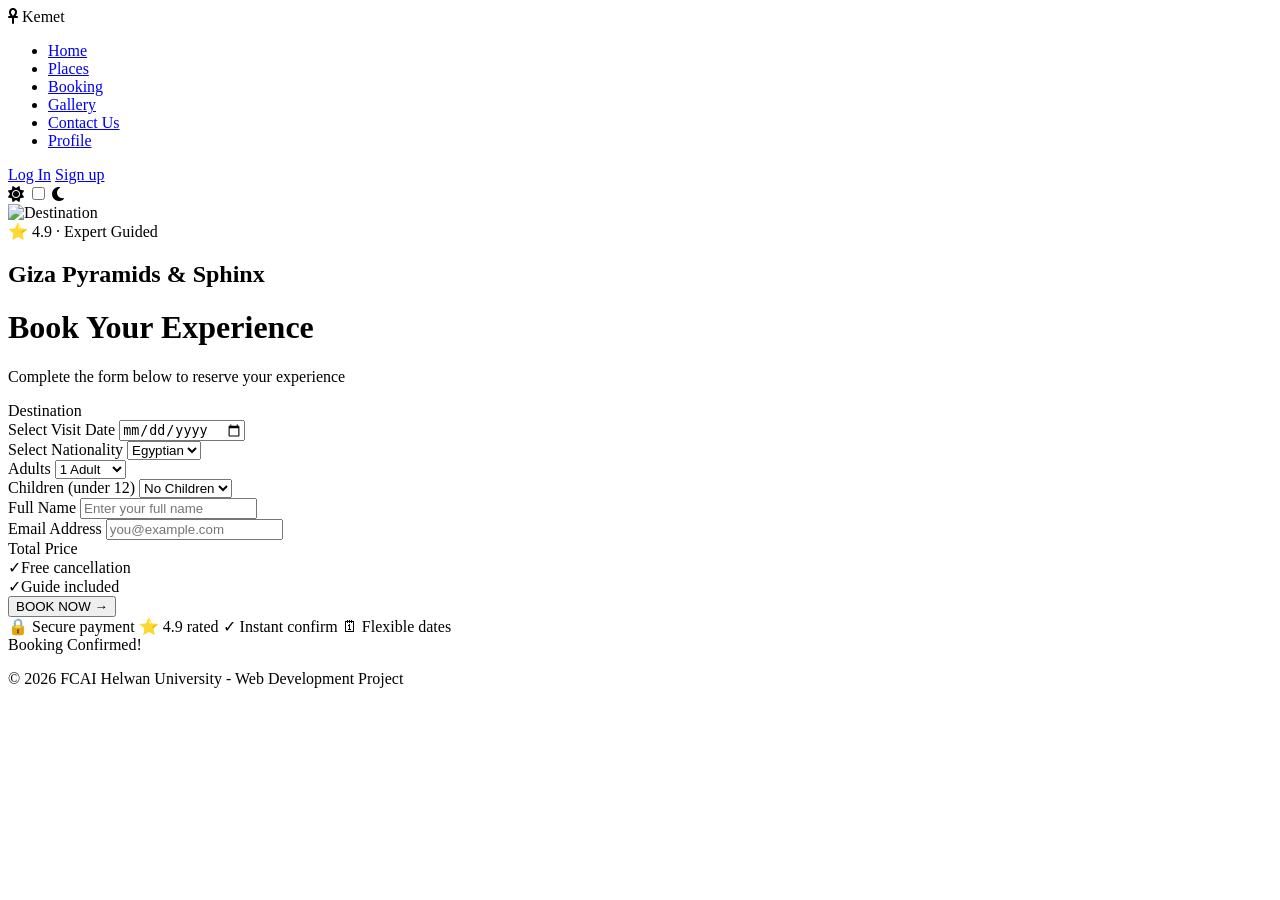
==== booking.html @ e09d6776 "Add files via upload" ====
<!DOCTYPE html>
<html lang="en">
<head>
<meta charset="UTF-8">
<meta name="viewport" content="width=device-width, initial-scale=1.0">
<title>KEMET – Book Your Experience</title>
<link href="https://fonts.googleapis.com/css2?family=Cinzel:wght@400;600;700&family=Jost:wght@300;400;500&display=swap" rel="stylesheet">
<link rel="stylesheet" href="./css/styleeee.css">
  <link rel="stylesheet" href="https://cdnjs.cloudflare.com/ajax/libs/font-awesome/6.5.0/css/all.min.css"/>
  <link rel="stylesheet" href="./css/profile.css" />
</head>
<body>

<header>
    <nav class="container profile-nav-inner">
      <div class="profile-nav-brand">
        <i class="fa-solid fa-ankh"></i>
        <span>Kemet</span>
      </div>

      <ul class="profile-nav-links">
        <li><a href="index.html">Home</a></li>
        <li><a href="places.html">Places</a></li>
        <li><a href="booking.html" class="active">Booking</a></li>
        <li><a href="gallery.html">Gallery</a></li>
        <li><a href="contact.html">Contact Us</a></li>
        <li><a href="profile.html" >Profile</a></li>
      </ul>

      <div class="profile-theme-toggle-wrap">
        <div class="signin">
      <a href="./logIn.html">Log In</a>
      <a href="./sign-up.html">Sign up</a>

    </div>
        <i class="fa-solid fa-sun"></i>
        <label class="profile-toggle-switch">
          <input type="checkbox" id="profile-theme-toggle" aria-label="Toggle dark mode" />
          <span class="profile-slider"></span>
        </label>
        <i class="fa-solid fa-moon"></i>
        
      </div>
    </nav>
  </header>

<div class="page">

  <div class="panel-left">
    <img class="destination-image" id="destImg" src="" alt="Destination">
    <div class="left-overlay"></div>
    <div class="rating-badge">⭐ 4.9 · Expert Guided</div>
    <div class="left-caption">
      <h2 id="captionTitle">Giza Pyramids &amp; Sphinx</h2>
    </div>
  </div>

  <div class="panel-right">
    <div class="form-header">
      <h1>Book Your Experience</h1>
      <p>Complete the form below to reserve your experience</p>
    </div>

    <div class="field">
      <label>Destination</label>
      <div class="dest-tabs" id="destTabs"></div>
    </div>

    <div class="field-row">
      <div class="field">
        <label>Select Visit Date</label>
        <input type="date" id="Date">
      </div>
      <div class="field">
        <label>Select Nationality</label>
          <select id="nationality" onchange="updatePage()">
            <option value="egyptian">Egyptian</option>
            <option value="arab">Arab</option>
            <option value="foreign">Foreign</option>
          </select>
      </div>
    </div>

    <div class="field-row">
      <div class="field">
        <label>Adults</label>
          <select id="adults" onchange="updatePage()">
            <option value="1">1 Adult</option>
            <option value="2">2 Adults</option>
            <option value="3">3 Adults</option>
            <option value="4">4 Adults</option>
            <option value="5">5 Adults</option>
            <option value="6">6 Adults</option>
            <option value="7">7 Adults</option>
            <option value="8">8 Adults</option>
          </select>
      </div>
      <div class="field">
        <label>Children (under 12)</label>
          <select id="children" onchange="updatePage()">
            <option value="0">No Children</option>
            <option value="1">1 Child</option>
            <option value="2">2 Children</option>
            <option value="3">3 Children</option>
            <option value="4">4 Children</option>
            <option value="5">5 Children</option>
          </select>
      </div>
    </div>

    <div class="field">
      <label>Full Name</label>
      <input type="text" id="fullName" placeholder="Enter your full name">
    </div>
    <div class="field">
      <label>Email Address</label>
      <input type="email" id="email" placeholder="you@example.com">
    </div>

    <div class="price-box">
      <div class="price-left">
        <div class="price-label">Total Price</div>
        <div class="price-value" id="totalPrice"></div>
        <div class="prinfo" id="prinfo"></div>
      </div>
      <div class="price-right">
        <div>✓Free cancellation</div>
        <div>✓Guide included</div>
      </div>
    </div>

    <button class="btn-book" onclick="handleBook()">BOOK NOW →</button>

    <div class="trust-bar">
      <span>🔒 Secure payment</span>
      <span>⭐ 4.9 rated</span>
      <span>✓ Instant confirm</span>
      <span>🗓 Flexible dates</span>
    </div>
  </div>
</div>

<div class="bookedM" id="bookedM">Booking Confirmed!</div>
<footer>
        <div class="footer-contentt">
            <p>&copy; 2026 FCAI Helwan University - Web Development Project</p>
        </div>
    </footer>
</body>
<script src="./js/script.js"></script>
<script src="./js/profile.js"></script>

</html>
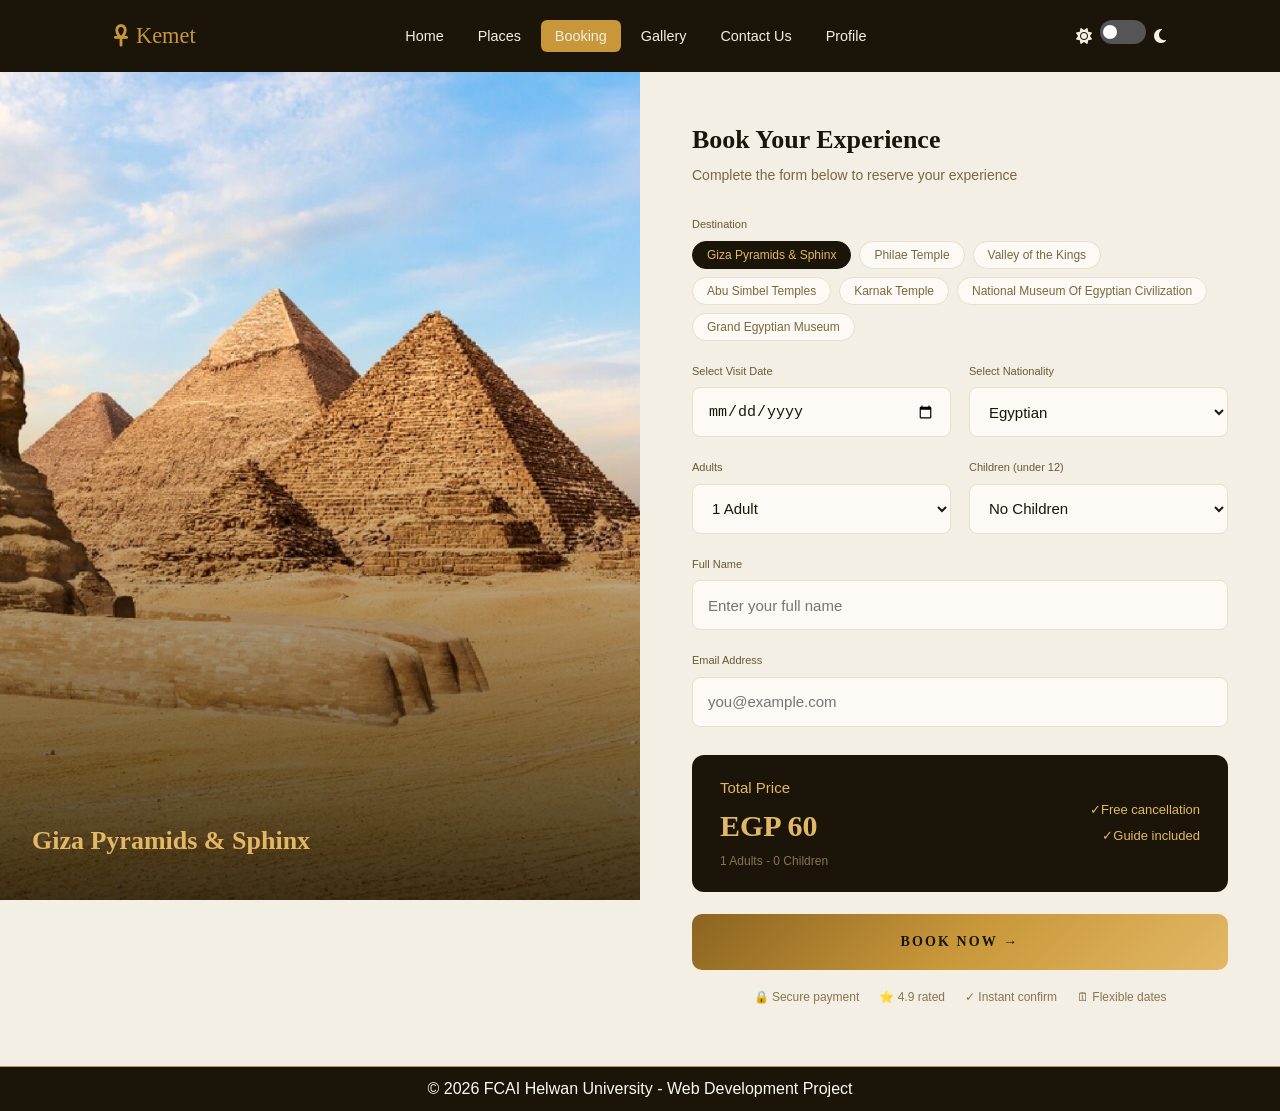
==== commit c41d2a9e: "Add files via upload" ====
--- a/booking.html
+++ b/booking.html
@@ -28,11 +28,7 @@
       </ul>
 
       <div class="profile-theme-toggle-wrap">
-        <div class="signin">
-      <a href="./logIn.html">Log In</a>
-      <a href="./sign-up.html">Sign up</a>
 
-    </div>
         <i class="fa-solid fa-sun"></i>
         <label class="profile-toggle-switch">
           <input type="checkbox" id="profile-theme-toggle" aria-label="Toggle dark mode" />
--- a/css/styleeee.css
+++ b/css/styleeee.css
@@ -0,0 +1,262 @@
+* {
+  padding: 0;
+  margin: 0;
+  box-sizing: border-box;
+}
+
+:root {
+  --gold: #c8973a;
+  --gold-light: #e3b865;
+  --gold-dark: #8b6420;
+  --cream: #f4efe4;
+  --cream-dark: #e8dfcc;
+  --brown-dark: #1a1508;
+  --white: #fdfaf5;
+}
+
+.dark-theme {
+  --cream: #1a1508;
+  --cream-dark: #231d0a;
+  --white: #2a2010;
+  --brown-dark: #f4efe4;
+}
+
+body {
+  font-family: "Jost", sans-serif;
+  background-color: var(--cream);
+}
+
+h1,h2 {
+  font-family: "Cinzel", serif;
+}
+
+.page {
+  display: grid;
+  grid-template-columns: 1fr 1fr;
+}
+
+.panel-left {
+  position: sticky;
+  top: 72px;
+  height: calc(100vh - 72px);
+  overflow: hidden;
+}
+
+.destination-image {
+  width: 100%;
+  height: 100%;
+  object-fit: cover;
+  transition: opacity 0.5s;
+}
+
+
+
+.left-overlay {
+  position: absolute;
+  top: 0;
+  left: 0;
+  right: 0;
+  bottom: 0;
+  background: linear-gradient(to top, rgba(15, 10, 2, 0.8), transparent 60%);
+}
+
+.left-caption {
+  position: absolute;
+  bottom: 40px;
+  left: 32px;
+  right: 32px;
+}
+
+.left-caption h2 {
+  font-size: 26px;
+  color: var(--gold-light);
+}
+
+.panel-right {
+  background-color: var(--cream);
+  padding: 48px 52px 60px;
+  overflow-y: auto;
+}
+
+.form-header {
+  margin-bottom: 30px;
+}
+
+.form-header h1 {
+  font-size: 26px;
+  color: var(--brown-dark);
+}
+
+.form-header p {
+  font-size: 14px;
+  color: #7a6840;
+  margin-top: 6px;
+}
+
+.dest-tabs {
+  display: flex;
+  gap: 8px;
+  flex-wrap: wrap;
+  margin-bottom: 22px;
+}
+
+.destBtn {
+  padding: 6px 14px;
+  border-radius: 50px;
+  cursor: pointer;
+  background-color: var(--white);
+  border: 1.5px solid var(--cream-dark);
+  font-size: 12px;
+  color: #7a6840;
+}
+
+.destBtn:hover {
+  border-color: var(--gold);
+  color: var(--gold-dark);
+  background-color: var(--cream-light);
+}
+
+.destBtn.active {
+  background-color: var(--brown-dark);
+  border-color: var(--brown-dark);
+  color: var(--gold-light);
+}
+
+.field {
+  margin-bottom: 22px;
+}
+
+.field-row {
+  display: grid;
+  grid-template-columns: 1fr 1fr;
+  gap: 18px;
+}
+
+label {
+  font-family:Verdana, Geneva, Tahoma, sans-serif;
+  display: block;
+  font-size: 11px;
+  color: #6b5830;
+  margin-bottom: 8px;
+}
+
+select,
+input[type="text"],
+input[type="date"],
+input[type="email"] {
+  width: 100%;
+  height: 50px;
+  padding: 0 15px;
+  background-color: var(--white);
+  border: 1.5px solid var(--cream-dark);
+  border-radius: 8px;
+  font-size: 15px;
+  color: var(--brown-dark);
+  outline: none;
+}
+
+select:focus,
+input:focus {
+  border-color: var(--gold);
+}
+
+.trust-bar {
+  display: flex;
+  gap: 20px;
+  justify-content: center;
+  margin-top: 18px;
+  font-size: 12px;
+  color: #8a7450;
+  flex-wrap: wrap;
+}
+
+.price-box {
+  background-color: var(--brown-dark);
+  border-radius: 12px;
+  padding: 22px 28px;
+  display: flex;
+  align-items: center;
+  justify-content: space-between;
+  margin: 28px 0px 22px;
+}
+
+.price-label {
+  font-size: 15px;
+  color: var(--gold-light);
+}
+
+.price-value {
+  font-family: "Cinzel", serif;
+  font-size: 30px;
+  font-weight: 700;
+  color: var(--gold-light);
+  margin-top: 4px;
+}
+
+.prinfo {
+  font-size: 12px;
+  color: rgba(212, 180, 131, 0.6);
+  margin-top: 4px;
+}
+
+.price-right {
+  font-size: 13px;
+  color: var(--gold-light);
+  line-height: 2;
+  text-align: right;
+}
+
+.btn-book {
+  width: 100%;
+  height: 56px;
+  border: none;
+  border-radius: 10px;
+  cursor: pointer;
+  background: linear-gradient(
+    135deg,
+    var(--gold-dark),
+    var(--gold),
+    var(--gold-light)
+  );
+  font-family: "Cinzel", serif;
+  font-size: 14px;
+  font-weight: 600;
+  color: var(--brown-dark);
+  letter-spacing: 0.15em;
+}
+
+.btn-book:hover {
+  filter: brightness(1.1);
+  transform: translateY(-1px);
+}
+
+.bookedM {
+  position: fixed;
+  bottom: 32px;
+  left: 50%;
+  z-index: 100;
+  opacity: 0;
+  pointer-events: none;
+  background-color: var(--brown-dark);
+  border: 1px solid var(--gold);
+  border-radius: 50px;
+  padding: 14px 28px;
+  font-family: "Cinzel", serif;
+  font-size: 13px;
+  color: var(--gold-light);
+  transition:
+    transform 0.4s ease,
+    opacity 0.3s;
+}
+
+.bookedM.show {
+  transform: translateX(-50%);
+  opacity: 1;
+}
+
+.dark-theme .panel-left {
+  order: 2;
+}
+.dark-theme .panel-right {
+  order: 1;
+}
--- a/css/profile.css
+++ b/css/profile.css
@@ -0,0 +1,309 @@
+:root {
+  --gold: #C8973A;
+  --gold-light: #E3B865;
+  --gold-dark: #8B6420;
+  --cream: #F4EFE4;
+  --cream-dark: #E8DFCC;
+  --brown-dark: #1a1508;
+  --brown-light: #3D2E0E;
+  --sand: #D4B483;
+  --white: #FDFAF5;
+}
+
+body.dark-theme {
+  --cream: #1a1508;
+  --cream-dark: #231d0a;
+  --white: #2a2010;
+  --brown-dark: #F4EFE4;
+  --brown-light: #E8DFCC;
+}
+
+* { margin: 0; padding: 0; box-sizing: border-box; }
+
+body {
+  font-family: 'Jost', sans-serif;
+  background-color: var(--cream);
+  color: var(--brown-dark);
+  transition: background-color 0.3s, color 0.3s;
+  line-height: 1.5;
+}
+.signin a{
+  color: var(--cream);
+  font-size: 0.9rem;
+  padding: 8px 14px;
+  border-radius: 6px;
+  transition: background 0.3s ease, color 0.3s ease;
+  text-decoration: none;
+}
+.signin a:hover{
+  background: var(--gold); color: var(--white); 
+}
+header .active{
+  background: var(--gold); color: var(--white); 
+}
+.signin{
+  margin: 0 10px;
+}
+.container { max-width: 1100px; margin: 0 auto; padding: 0 24px; }
+
+header {
+  background-color: var(--brown-dark);
+  height: 72px;
+  display: flex;
+  align-items: center;
+  position: sticky;
+  top: 0;
+  z-index: 100;
+}
+
+.profile-nav-inner { display: flex; width: 100%; justify-content: space-between; align-items: center; }
+
+.profile-nav-brand {
+  font-family: 'Cinzel', serif;
+  font-size: 1.4rem;
+  color: var(--gold);
+  display: flex;
+  align-items: center;
+  gap: 8px;
+}
+
+.profile-nav-links { display: flex; gap: 6px; list-style: none; margin: 0; padding: 0; }
+
+.profile-nav-links a {
+  color: var(--cream);
+  font-size: 0.9rem;
+  padding: 8px 14px;
+  border-radius: 6px;
+  transition: background 0.3s ease, color 0.3s ease;
+  text-decoration: none;
+}
+
+.profile-nav-links a:hover,
+.profile-nav-links a:focus { background: var(--gold); color: var(--white); }
+
+.profile-theme-toggle-wrap { display: flex; align-items: center; gap: 8px; color: var(--cream); }
+
+.profile-toggle-switch { position: relative; width: 46px; height: 24px; cursor: pointer; }
+.profile-toggle-switch input { display: none; }
+
+.profile-slider { position: absolute; inset: 0; background: #555; border-radius: 24px; transition: 0.3s; }
+
+.profile-slider::before {
+  content: '';
+  position: absolute;
+  width: 14px;
+  height: 14px;
+  left: 3px;
+  top: 5px;
+  background: white;
+  border-radius: 50%;
+  transition: 0.3s;
+}
+
+.profile-toggle-switch input:checked + .profile-slider { background: var(--gold); }
+.profile-toggle-switch input:checked + .profile-slider::before { transform: translateX(22px); }
+
+.profile-page-title { padding: 40px 0 20px; text-align: center; }
+
+.profile-page-title h1 { font-family: 'Cinzel', serif; font-size: 2rem; color: var(--gold-dark); margin-bottom: 6px; }
+.profile-page-title p { font-family: 'Cormorant Garamond', serif; font-size: 1.1rem; color: var(--sand); }
+
+.profile-section { padding: 30px 0; }
+
+.profile-grid { display: grid; grid-template-columns: 280px 1fr; gap: 30px; align-items: start; }
+
+.profile-card, .profile-info-box {
+  background: var(--white);
+  border: 1px solid var(--cream-dark);
+  border-radius: 50px;
+  padding: 62px;
+}
+
+.profile-card { text-align: center; }
+
+.profile-avatar {
+  width: 100px;
+  height: 100px;
+  border-radius: 50%;
+  background: var(--cream-dark);
+  margin: 0 auto 16px;
+  display: flex;
+  align-items: center;
+  justify-content: center;
+  font-size: 2.5rem;
+  color: var(--gold);
+  border: 3px solid var(--gold);
+}
+
+
+.profile-info-box h3 {
+  font-family: 'Cinzel', serif;
+  font-size: 1rem;
+  color: var(--gold-dark);
+  margin-bottom: 16px;
+  display: flex;
+  align-items: center;
+  gap: 8px;
+  border-bottom: 1px solid var(--cream-dark);
+  padding-bottom: 10px;
+}
+
+.profile-info-row {
+  display: flex;
+  justify-content: space-between;
+  padding: 12px 0;
+  border-bottom: 1px solid var(--cream-dark);
+  font-size: 0.9rem;
+}
+
+.profile-info-row:last-child { border-bottom: none; }
+
+.profile-info-label { color: var(--sand); display: flex; align-items: center; gap: 8px; }
+.profile-info-label i { color: var(--gold); width: 16px; }
+.profile-info-value { font-weight: 500; }
+
+.profile-toggle-item { display: flex; justify-content: space-between; align-items: center; margin-bottom: 12px; }
+.profile-card-toggles { margin-top: 20px; border-top: 1px solid var(--cream-dark); padding-top: 15px; }
+
+.profile-bookings-section { padding: 40px 0 60px; }
+.profile-bookings-section h2 { font-family: 'Cinzel', serif; margin-bottom: 24px; color: var(--gold-dark); font-size: 1.5rem; }
+
+.profile-table-wrapper { border-radius: 8px; border: 1px solid var(--cream-dark); }
+
+table { width: 100%; border-collapse: collapse; background: var(--white); }
+
+thead th {
+  background: var(--gold);
+  color: var(--white);
+  padding: 14px 16px;
+  text-align: left;
+  font-family: 'Cinzel', serif;
+  font-size: 0.8rem;
+  font-weight: 600;
+}
+
+tbody td { padding: 14px 16px; border-bottom: 1px solid var(--cream-dark); color: var(--brown-dark); font-size: 0.9rem; }
+tbody tr { transition: background 0.2s ease; }
+tbody tr:hover { background: var(--cream-dark); }
+
+.status-badge { display: inline-block; padding: 4px 8px; border-radius: 4px; font-size: 0.75rem; font-weight: 500; text-transform: uppercase; }
+.status-confirmed { color: #2E7D32; }
+.status-pending { color: #E65100; }
+.status-cancelled { color: #C62828; }
+
+
+#profile-no-bookings-row,
+#profile-no-bookings-row:hover { background: var(--cream); }
+
+#profile-no-bookings-row td {
+  border-bottom: none;
+  height: 240px;
+  vertical-align: middle;
+  padding: 0;
+  text-align: center;
+}
+
+#profile-no-bookings-row .profile-nobookcent {
+  display: inline-flex;
+  flex-direction: column;
+  align-items: center;
+  justify-content: center;
+  gap: 14px;
+  min-height: 220px;
+}
+
+.profile-no-bookings i { font-size: 3rem; color: var(--gold-dark); opacity: 0.9; }
+.profile-no-bookings p { margin: 0; font-size: 1rem; font-weight: 600; color: var(--brown-dark); }
+
+.profile-no-bookings a {
+  display: inline-flex;
+  align-items: center;
+  justify-content: center;
+  color: var(--brown-dark);
+  background: var(--gold);
+  padding: 10px 22px;
+  border-radius: 30px;
+  text-decoration: none;
+  font-weight: 700;
+  transition: background 0.3s ease, color 0.3s ease;
+}
+.sign-out{
+  margin-top: 5px;
+}
+.sign-out a{
+  text-decoration: none;
+  color:#000000;
+  font-size: 18px;
+}
+body.dark-theme .sign-out a{
+  color: #E8DFCC;
+}
+.sign-out i{
+  margin: 5px;
+}
+.profile-no-bookings a:hover { background: var(--gold-dark); color: var(--white); }
+
+.profile-main-footer { color: var(--sand); margin-top: 40px; padding: 30px 0 20px; }
+
+.profile-footer-content {
+  display: grid;
+  grid-template-columns: repeat(auto-fit, minmax(250px, 1fr));
+  gap: 25px;
+  margin-bottom: 20px;
+}
+
+.profile-footer-section h4 {
+  font-family: 'Cinzel', serif;
+  color: var(--gold);
+  margin-bottom: 12px;
+  font-size: 0.95rem;
+  display: flex;
+  align-items: center;
+  gap: 8px;
+}
+
+.profile-footer-section p { line-height: 1.5; font-size: 0.85rem; color: var(--sand); margin-bottom: 12px; }
+.profile-footer-section ul { list-style: none; padding: 0; }
+.profile-footer-section ul li { margin-bottom: 8px; }
+
+.profile-footer-section ul li a {
+  color: var(--sand);
+  text-decoration: none;
+  transition: color 0.3s, transform 0.2s;
+  font-size: 0.85rem;
+}
+
+.profile-footer-section ul li a:hover { color: var(--gold); transform: translateX(4px); }
+
+.profile-social-links { display: flex; gap: 16px; margin-top: 16px; }
+
+.profile-social-links a {
+  width: 40px;
+  height: 40px;
+  border-radius: 50%;
+  background: rgba(200, 151, 58, 0.15);
+  color: var(--gold);
+  display: flex;
+  align-items: center;
+  justify-content: center;
+  transition: all 0.3s;
+  text-decoration: none;
+  font-size: 1.1rem;
+}
+
+.profile-social-links a:hover { background: var(--gold); color: var(--white); transform: translateY(-4px); }
+
+.profile-contact-info { display: flex; flex-direction: column; gap: 14px; }
+.profile-info-item { display: flex; align-items: center; gap: 12px; font-size: 0.9rem; }
+.profile-info-item i { color: var(--gold); width: 18px; text-align: center; }
+.profile-info-item span { color: var(--sand); }
+
+.profile-footer-divider { height: 1px; background: rgba(200, 151, 58, 0.2); margin: 20px 0; }
+.profile-footer-bottom { text-align: center; padding: 0; font-size: 0.8rem; color: var(--sand); }
+footer {
+    padding: 10px 100px;
+    text-align: center;
+    background: var(--brown-dark);
+    color: var(--white);
+    border-top: 1px solid var(--gold);
+}
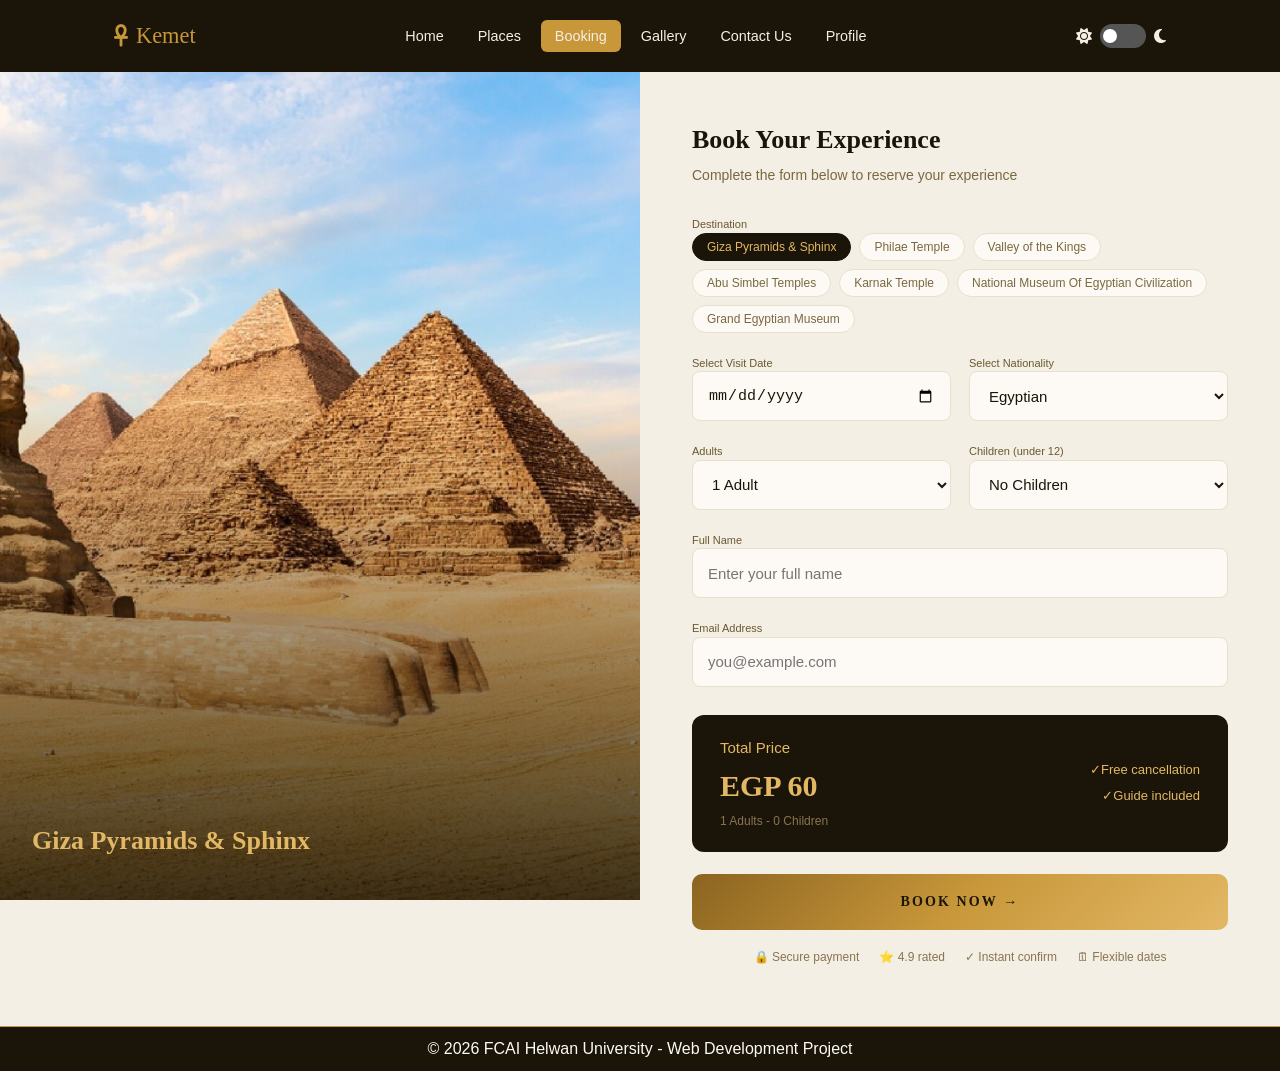
==== commit 853fab32: "Update booking.html" ====
--- a/booking.html
+++ b/booking.html
@@ -3,7 +3,7 @@
 <head>
 <meta charset="UTF-8">
 <meta name="viewport" content="width=device-width, initial-scale=1.0">
-<title>KEMET – Book Your Experience</title>
+<title>Kemet – Booking</title>
 <link href="https://fonts.googleapis.com/css2?family=Cinzel:wght@400;600;700&family=Jost:wght@300;400;500&display=swap" rel="stylesheet">
 <link rel="stylesheet" href="./css/styleeee.css">
   <link rel="stylesheet" href="https://cdnjs.cloudflare.com/ajax/libs/font-awesome/6.5.0/css/all.min.css"/>
@@ -146,4 +146,4 @@
 <script src="./js/script.js"></script>
 <script src="./js/profile.js"></script>
 
-</html>+</html>
--- a/css/styleeee.css
+++ b/css/styleeee.css
@@ -137,7 +137,6 @@
   display: block;
   font-size: 11px;
   color: #6b5830;
-  margin-bottom: 8px;
 }
 
 select,
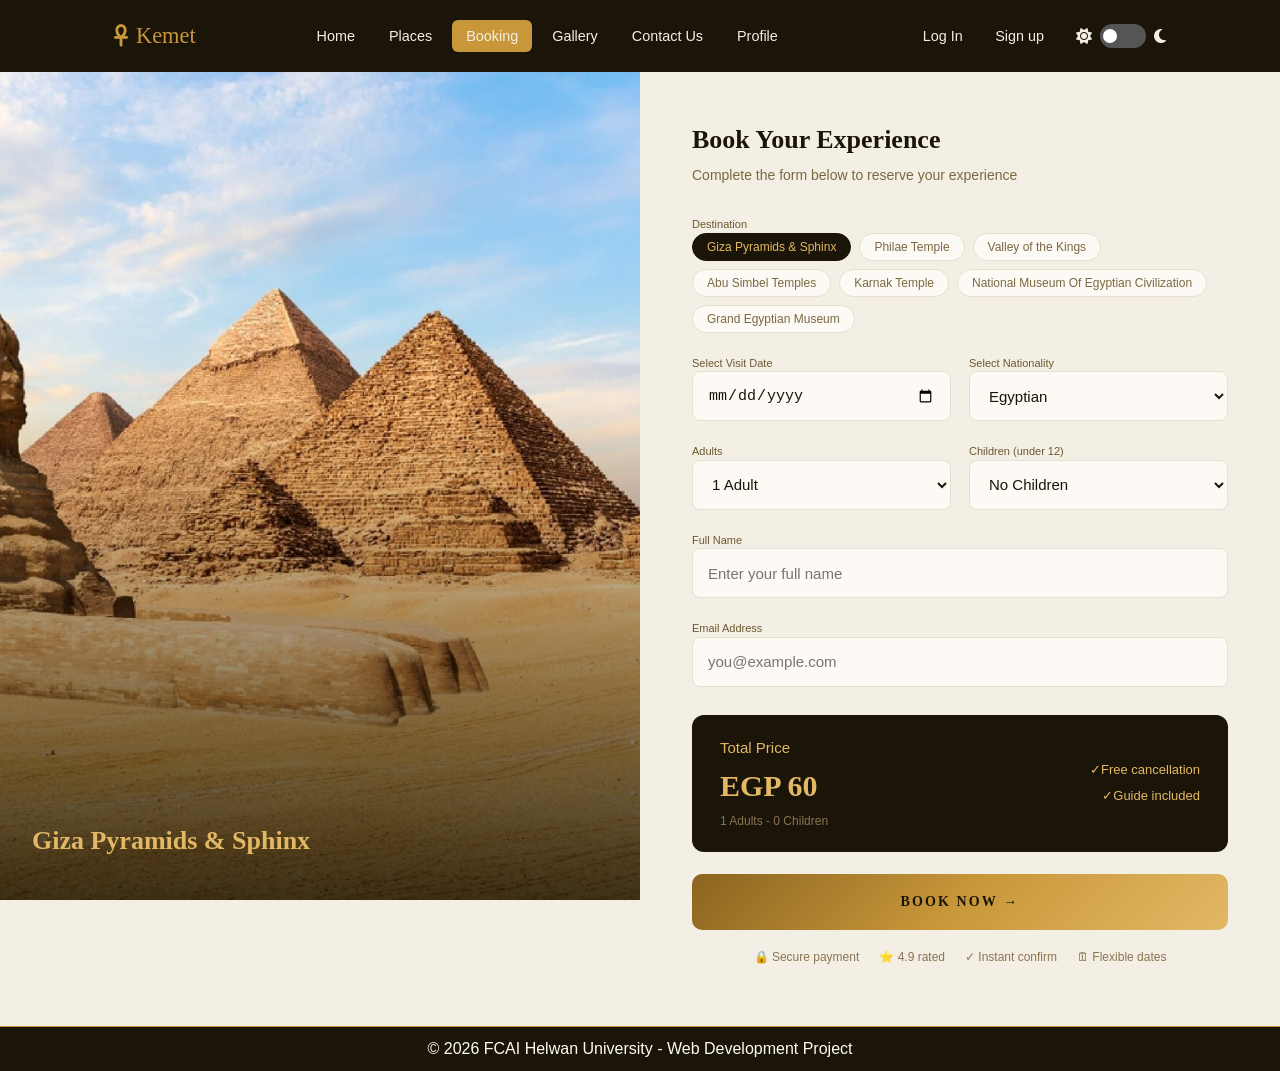
==== commit 3bb3cbb8: "Add files via upload" ====
--- a/booking.html
+++ b/booking.html
@@ -3,7 +3,7 @@
 <head>
 <meta charset="UTF-8">
 <meta name="viewport" content="width=device-width, initial-scale=1.0">
-<title>Kemet – Booking</title>
+<title>Kemet - Booking</title>
 <link href="https://fonts.googleapis.com/css2?family=Cinzel:wght@400;600;700&family=Jost:wght@300;400;500&display=swap" rel="stylesheet">
 <link rel="stylesheet" href="./css/styleeee.css">
   <link rel="stylesheet" href="https://cdnjs.cloudflare.com/ajax/libs/font-awesome/6.5.0/css/all.min.css"/>
@@ -19,14 +19,19 @@
       </div>
 
       <ul class="profile-nav-links">
-        <li><a href="index.html">Home</a></li>
+        <li><a href="home.html">Home</a></li>
         <li><a href="places.html">Places</a></li>
         <li><a href="booking.html" class="active">Booking</a></li>
         <li><a href="gallery.html">Gallery</a></li>
         <li><a href="contact.html">Contact Us</a></li>
         <li><a href="profile.html" >Profile</a></li>
       </ul>
+      <div class="profile-theme-toggle-wrap">
+        <div class="signin">
+      <a href="./index.html">Log In</a>
+      <a href="./sign-up.html">Sign up</a>
 
+    </div>
       <div class="profile-theme-toggle-wrap">
 
         <i class="fa-solid fa-sun"></i>
@@ -146,4 +151,4 @@
 <script src="./js/script.js"></script>
 <script src="./js/profile.js"></script>
 
-</html>
+</html>
